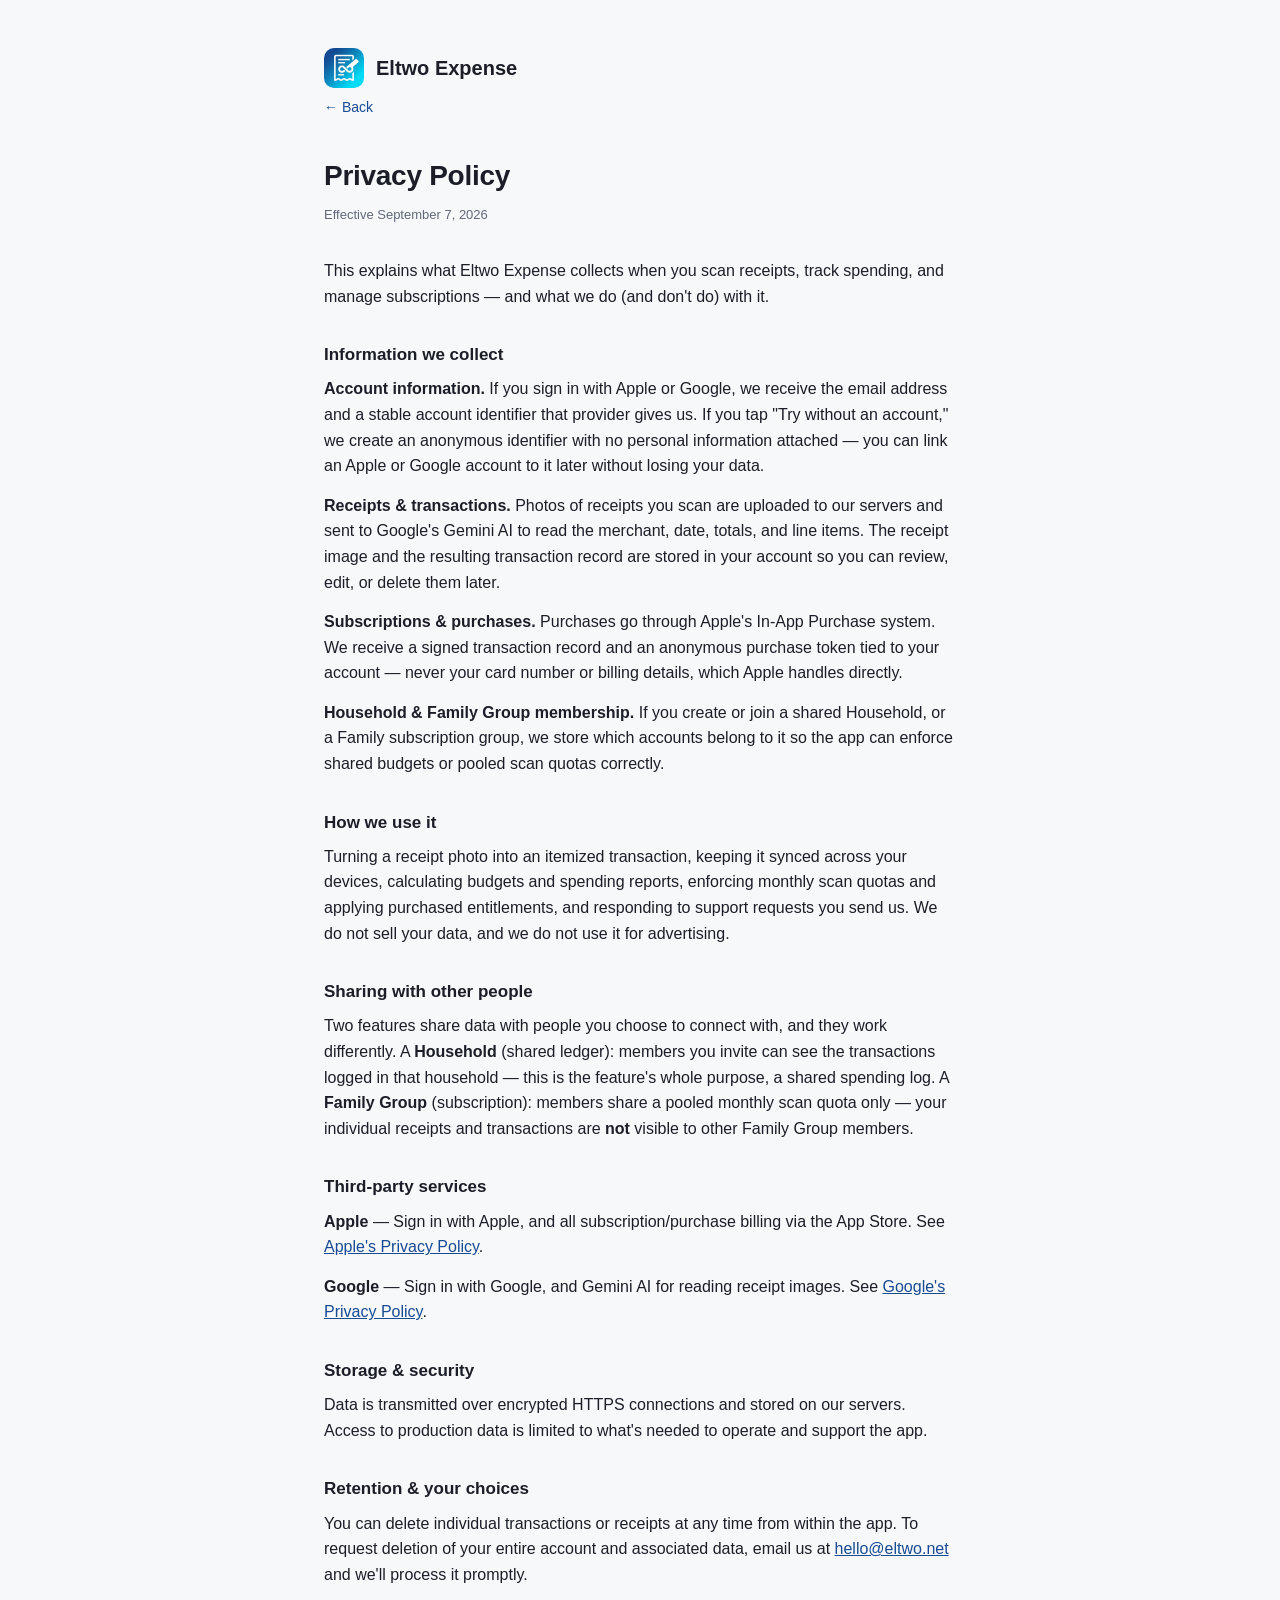
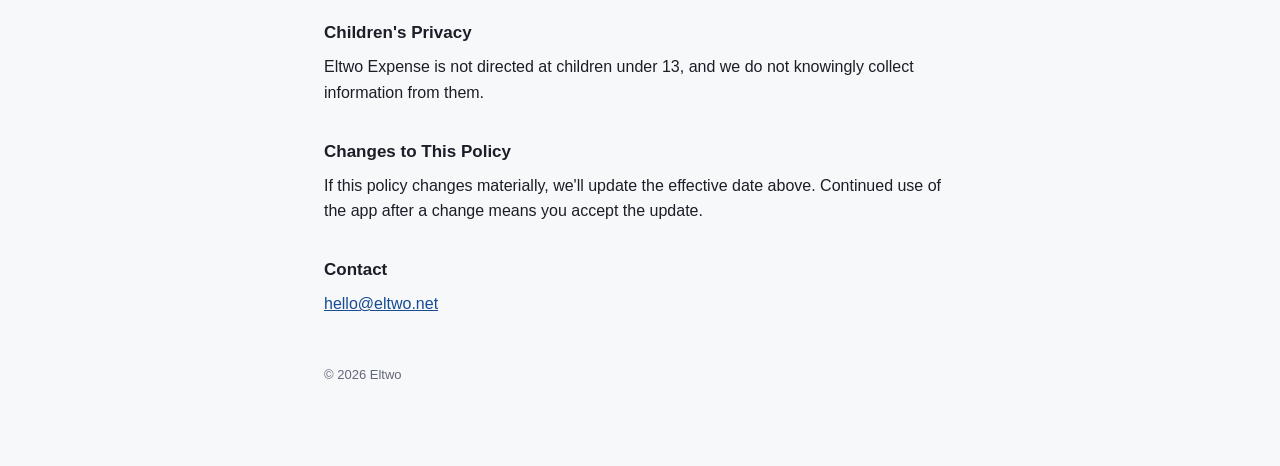
==== privacy-policy.html @ 14c394a4 "Add support and privacy policy pages for Eltwo Expense" ====
<!DOCTYPE html>
<html lang="en">
<head>
<meta charset="UTF-8">
<meta name="viewport" content="width=device-width, initial-scale=1">
<title>Privacy Policy — Eltwo Expense</title>
<link rel="stylesheet" href="style.css">
</head>
<body>
<div class="wrap">
  <header class="page">
    <img src="app-icon.png" alt="Eltwo Expense icon">
    <div class="name">Eltwo Expense</div>
  </header>
  <nav class="crumbs"><a href="index.html">&larr; Back</a></nav>

  <h1>Privacy Policy</h1>
  <div class="updated">Effective September 7, 2026</div>

  <p>
    This explains what Eltwo Expense collects when you scan receipts,
    track spending, and manage subscriptions — and what we do (and don't
    do) with it.
  </p>

  <h2>Information we collect</h2>
  <p>
    <strong>Account information.</strong> If you sign in with Apple or
    Google, we receive the email address and a stable account identifier
    that provider gives us. If you tap "Try without an account," we create
    an anonymous identifier with no personal information attached — you
    can link an Apple or Google account to it later without losing your
    data.
  </p>
  <p>
    <strong>Receipts &amp; transactions.</strong> Photos of receipts you
    scan are uploaded to our servers and sent to Google's Gemini AI to
    read the merchant, date, totals, and line items. The receipt image
    and the resulting transaction record are stored in your account so
    you can review, edit, or delete them later.
  </p>
  <p>
    <strong>Subscriptions &amp; purchases.</strong> Purchases go through
    Apple's In-App Purchase system. We receive a signed transaction record
    and an anonymous purchase token tied to your account — never your card
    number or billing details, which Apple handles directly.
  </p>
  <p>
    <strong>Household &amp; Family Group membership.</strong> If you
    create or join a shared Household, or a Family subscription group, we
    store which accounts belong to it so the app can enforce shared
    budgets or pooled scan quotas correctly.
  </p>

  <h2>How we use it</h2>
  <p>
    Turning a receipt photo into an itemized transaction, keeping it
    synced across your devices, calculating budgets and spending reports,
    enforcing monthly scan quotas and applying purchased entitlements,
    and responding to support requests you send us. We do not sell your
    data, and we do not use it for advertising.
  </p>

  <h2>Sharing with other people</h2>
  <p>
    Two features share data with people you choose to connect with, and
    they work differently. A <strong>Household</strong> (shared ledger):
    members you invite can see the transactions logged in that household
    — this is the feature's whole purpose, a shared spending log. A
    <strong>Family Group</strong> (subscription): members share a pooled
    monthly scan quota only — your individual receipts and transactions
    are <strong>not</strong> visible to other Family Group members.
  </p>

  <h2>Third-party services</h2>
  <p>
    <strong>Apple</strong> — Sign in with Apple, and all
    subscription/purchase billing via the App Store. See
    <a href="https://www.apple.com/legal/privacy/">Apple's Privacy Policy</a>.
  </p>
  <p>
    <strong>Google</strong> — Sign in with Google, and Gemini AI for
    reading receipt images. See
    <a href="https://policies.google.com/privacy">Google's Privacy Policy</a>.
  </p>

  <h2>Storage &amp; security</h2>
  <p>
    Data is transmitted over encrypted HTTPS connections and stored on
    our servers. Access to production data is limited to what's needed
    to operate and support the app.
  </p>

  <h2>Retention &amp; your choices</h2>
  <p>
    You can delete individual transactions or receipts at any time from
    within the app. To request deletion of your entire account and
    associated data, email us at
    <a href="mailto:hello@eltwo.net">hello@eltwo.net</a> and we'll process
    it promptly.
  </p>

  <h2>Children's Privacy</h2>
  <p>
    Eltwo Expense is not directed at children under 13, and we do not
    knowingly collect information from them.
  </p>

  <h2>Changes to This Policy</h2>
  <p>
    If this policy changes materially, we'll update the effective date
    above. Continued use of the app after a change means you accept the
    update.
  </p>

  <h2>Contact</h2>
  <p><a href="mailto:hello@eltwo.net">hello@eltwo.net</a></p>

  <footer>&copy; 2026 Eltwo</footer>
</div>
</body>
</html>
---- style.css ----
:root {
  color-scheme: light dark;
  --bg: #F7F8FA;
  --surface: #FFFFFF;
  --border: #E3E5EA;
  --text: #1B1E27;
  --text-muted: #62687A;
  --accent: #174B94;
}

@media (prefers-color-scheme: dark) {
  :root {
    --bg: #0F1115;
    --surface: #181B21;
    --border: #2A2E38;
    --text: #EDEEF2;
    --text-muted: #9299AB;
    --accent: #6BB6FF;
  }
}

* { box-sizing: border-box; }

body {
  margin: 0;
  background: var(--bg);
  color: var(--text);
  font-family: -apple-system, BlinkMacSystemFont, "Segoe UI", Roboto, sans-serif;
  line-height: 1.6;
}

.wrap {
  max-width: 680px;
  margin: 0 auto;
  padding: 48px 24px 80px;
}

header.page {
  display: flex;
  align-items: center;
  gap: 12px;
  margin-bottom: 8px;
}

header.page img {
  width: 40px;
  height: 40px;
  border-radius: 10px;
}

header.page .name {
  font-size: 20px;
  font-weight: 700;
}

nav.crumbs {
  font-size: 14px;
  color: var(--text-muted);
  margin: 4px 0 36px;
}

nav.crumbs a {
  color: var(--accent);
  text-decoration: none;
}

nav.crumbs a:hover { text-decoration: underline; }

h1 {
  font-size: 28px;
  font-weight: 800;
  letter-spacing: -0.01em;
  margin: 0 0 6px;
}

.updated {
  font-size: 13px;
  color: var(--text-muted);
  margin-bottom: 32px;
}

h2 {
  font-size: 17px;
  font-weight: 700;
  margin: 32px 0 8px;
}

p {
  margin: 0 0 14px;
  color: var(--text);
}

a { color: var(--accent); }

.card {
  background: var(--surface);
  border: 1px solid var(--border);
  border-radius: 14px;
  padding: 20px 22px;
  margin: 20px 0;
}

.card a {
  font-weight: 600;
  text-decoration: none;
}
.card a:hover { text-decoration: underline; }

.card .desc {
  font-size: 14px;
  color: var(--text-muted);
  margin-top: 4px;
}

footer {
  margin-top: 48px;
  font-size: 13px;
  color: var(--text-muted);
}
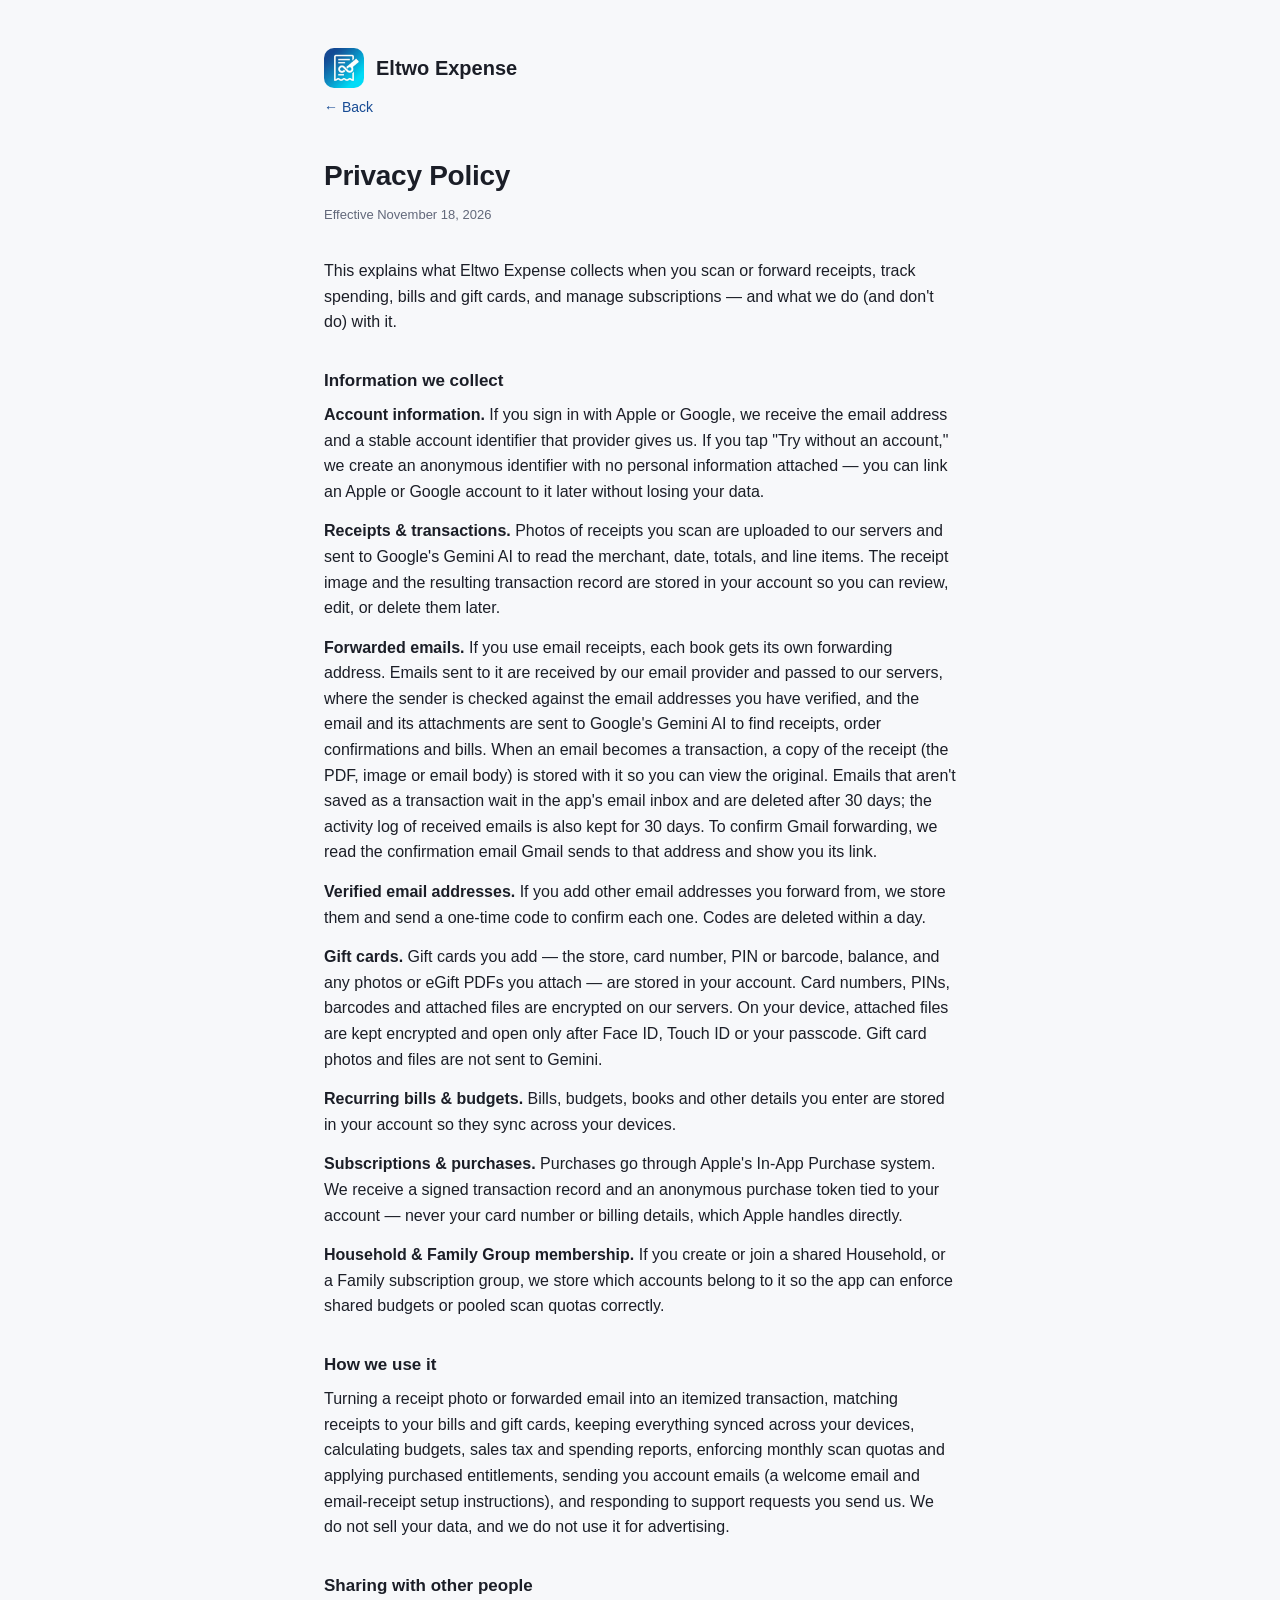
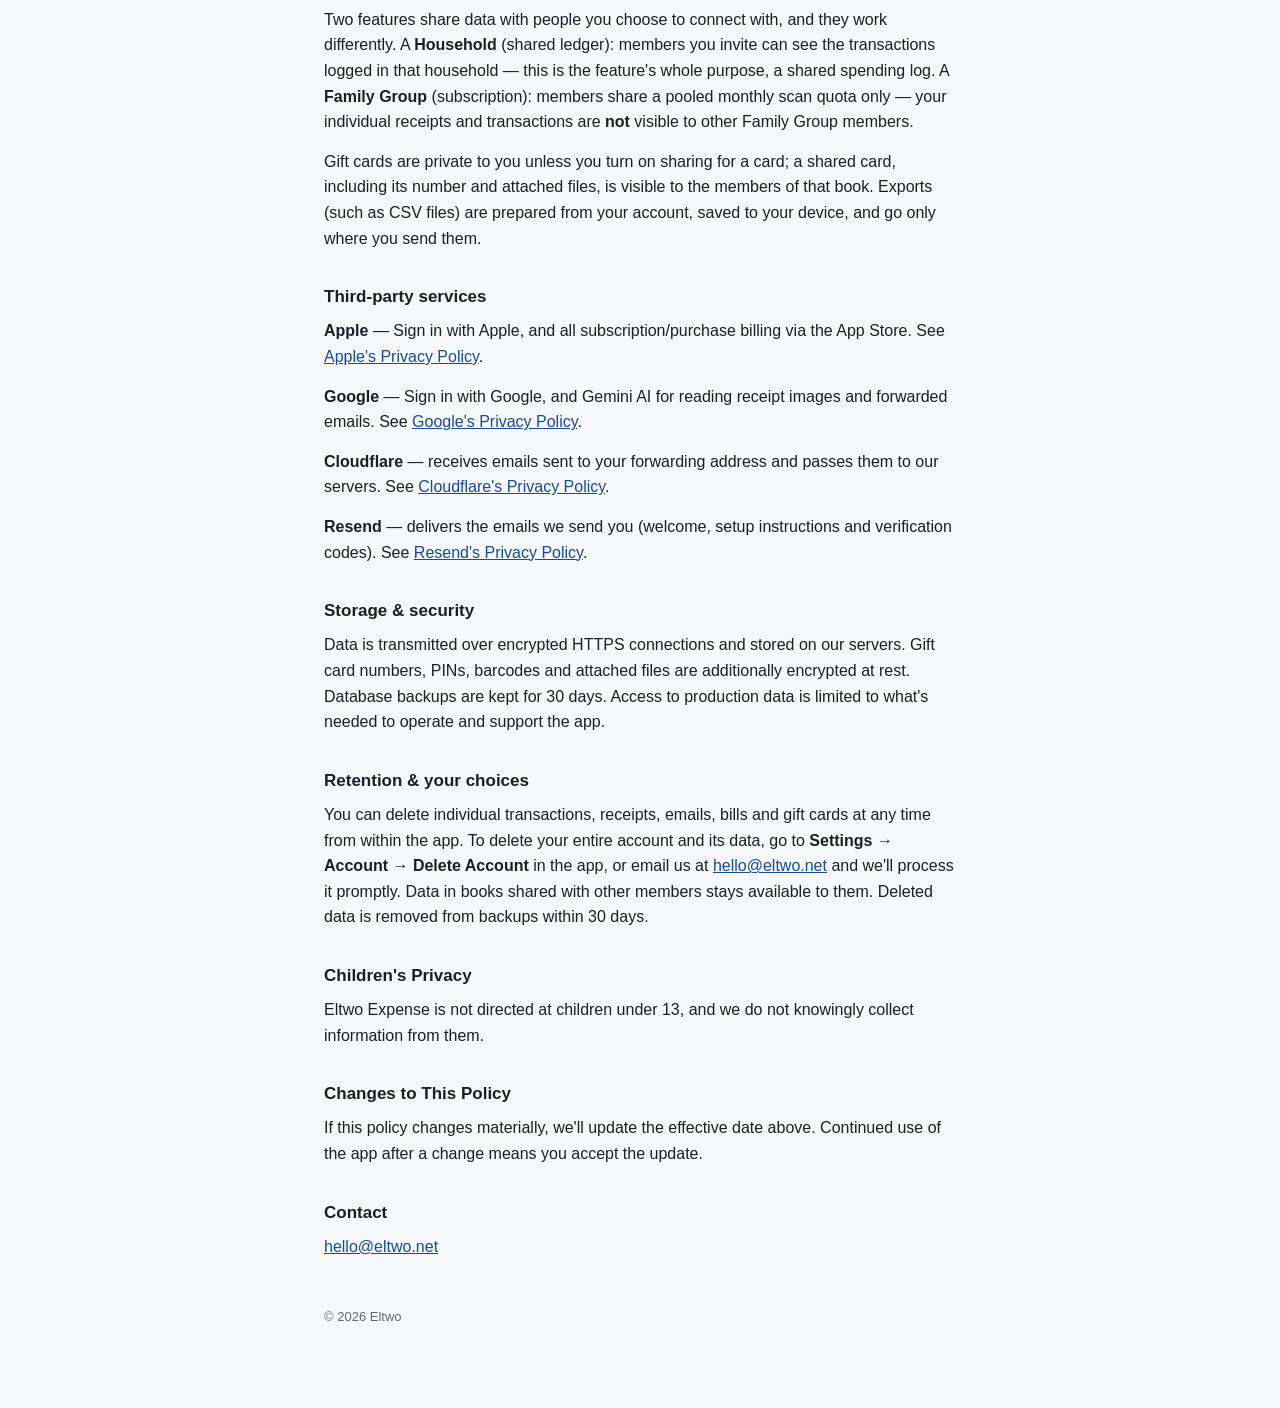
==== commit e2f9d04a: "Update privacy policy for 1.3.0: email receipts, gift cards, in-app account deletion Co-Authored-By:" ====
--- a/privacy-policy.html
+++ b/privacy-policy.html
@@ -15,12 +15,12 @@
   <nav class="crumbs"><a href="index.html">&larr; Back</a></nav>
 
   <h1>Privacy Policy</h1>
-  <div class="updated">Effective September 7, 2026</div>
+  <div class="updated">Effective November 18, 2026</div>
 
   <p>
-    This explains what Eltwo Expense collects when you scan receipts,
-    track spending, and manage subscriptions — and what we do (and don't
-    do) with it.
+    This explains what Eltwo Expense collects when you scan or forward
+    receipts, track spending, bills and gift cards, and manage
+    subscriptions — and what we do (and don't do) with it.
   </p>
 
   <h2>Information we collect</h2>
@@ -40,6 +40,38 @@
     you can review, edit, or delete them later.
   </p>
   <p>
+    <strong>Forwarded emails.</strong> If you use email receipts, each
+    book gets its own forwarding address. Emails sent to it are received
+    by our email provider and passed to our servers, where the sender is
+    checked against the email addresses you have verified, and the email
+    and its attachments are sent to Google's Gemini AI to find receipts,
+    order confirmations and bills. When an email becomes a transaction,
+    a copy of the receipt (the PDF, image or email body) is stored with
+    it so you can view the original. Emails that aren't saved as a
+    transaction wait in the app's email inbox and are deleted after 30
+    days; the activity log of received emails is also kept for 30 days.
+    To confirm Gmail forwarding, we read the confirmation email Gmail
+    sends to that address and show you its link.
+  </p>
+  <p>
+    <strong>Verified email addresses.</strong> If you add other email
+    addresses you forward from, we store them and send a one-time code
+    to confirm each one. Codes are deleted within a day.
+  </p>
+  <p>
+    <strong>Gift cards.</strong> Gift cards you add — the store, card
+    number, PIN or barcode, balance, and any photos or eGift PDFs you
+    attach — are stored in your account. Card numbers, PINs, barcodes and
+    attached files are encrypted on our servers. On your device, attached
+    files are kept encrypted and open only after Face ID, Touch ID or your
+    passcode. Gift card photos and files are not sent to Gemini.
+  </p>
+  <p>
+    <strong>Recurring bills &amp; budgets.</strong> Bills, budgets, books
+    and other details you enter are stored in your account so they sync
+    across your devices.
+  </p>
+  <p>
     <strong>Subscriptions &amp; purchases.</strong> Purchases go through
     Apple's In-App Purchase system. We receive a signed transaction record
     and an anonymous purchase token tied to your account — never your card
@@ -54,10 +86,13 @@
 
   <h2>How we use it</h2>
   <p>
-    Turning a receipt photo into an itemized transaction, keeping it
-    synced across your devices, calculating budgets and spending reports,
-    enforcing monthly scan quotas and applying purchased entitlements,
-    and responding to support requests you send us. We do not sell your
+    Turning a receipt photo or forwarded email into an itemized
+    transaction, matching receipts to your bills and gift cards, keeping
+    everything synced across your devices, calculating budgets, sales tax
+    and spending reports, enforcing monthly scan quotas and applying
+    purchased entitlements, sending you account emails (a welcome email
+    and email-receipt setup instructions), and responding to support
+    requests you send us. We do not sell your
     data, and we do not use it for advertising.
   </p>
 
@@ -71,6 +106,13 @@
     monthly scan quota only — your individual receipts and transactions
     are <strong>not</strong> visible to other Family Group members.
   </p>
+  <p>
+    Gift cards are private to you unless you turn on sharing for a card;
+    a shared card, including its number and attached files, is visible to
+    the members of that book. Exports (such as CSV files) are prepared
+    from your account, saved to your device, and go only where you send
+    them.
+  </p>
 
   <h2>Third-party services</h2>
   <p>
@@ -80,24 +122,38 @@
   </p>
   <p>
     <strong>Google</strong> — Sign in with Google, and Gemini AI for
-    reading receipt images. See
+    reading receipt images and forwarded emails. See
     <a href="https://policies.google.com/privacy">Google's Privacy Policy</a>.
+  </p>
+  <p>
+    <strong>Cloudflare</strong> — receives emails sent to your forwarding
+    address and passes them to our servers. See
+    <a href="https://www.cloudflare.com/privacypolicy/">Cloudflare's Privacy Policy</a>.
+  </p>
+  <p>
+    <strong>Resend</strong> — delivers the emails we send you (welcome,
+    setup instructions and verification codes). See
+    <a href="https://resend.com/legal/privacy-policy">Resend's Privacy Policy</a>.
   </p>
 
   <h2>Storage &amp; security</h2>
   <p>
     Data is transmitted over encrypted HTTPS connections and stored on
-    our servers. Access to production data is limited to what's needed
-    to operate and support the app.
+    our servers. Gift card numbers, PINs, barcodes and attached files are
+    additionally encrypted at rest. Database backups are kept for 30 days.
+    Access to production data is limited to what's needed to operate and
+    support the app.
   </p>
 
   <h2>Retention &amp; your choices</h2>
   <p>
-    You can delete individual transactions or receipts at any time from
-    within the app. To request deletion of your entire account and
-    associated data, email us at
+    You can delete individual transactions, receipts, emails, bills and
+    gift cards at any time from within the app. To delete your entire
+    account and its data, go to <strong>Settings → Account → Delete
+    Account</strong> in the app, or email us at
     <a href="mailto:hello@eltwo.net">hello@eltwo.net</a> and we'll process
-    it promptly.
+    it promptly. Data in books shared with other members stays available
+    to them. Deleted data is removed from backups within 30 days.
   </p>
 
   <h2>Children's Privacy</h2>
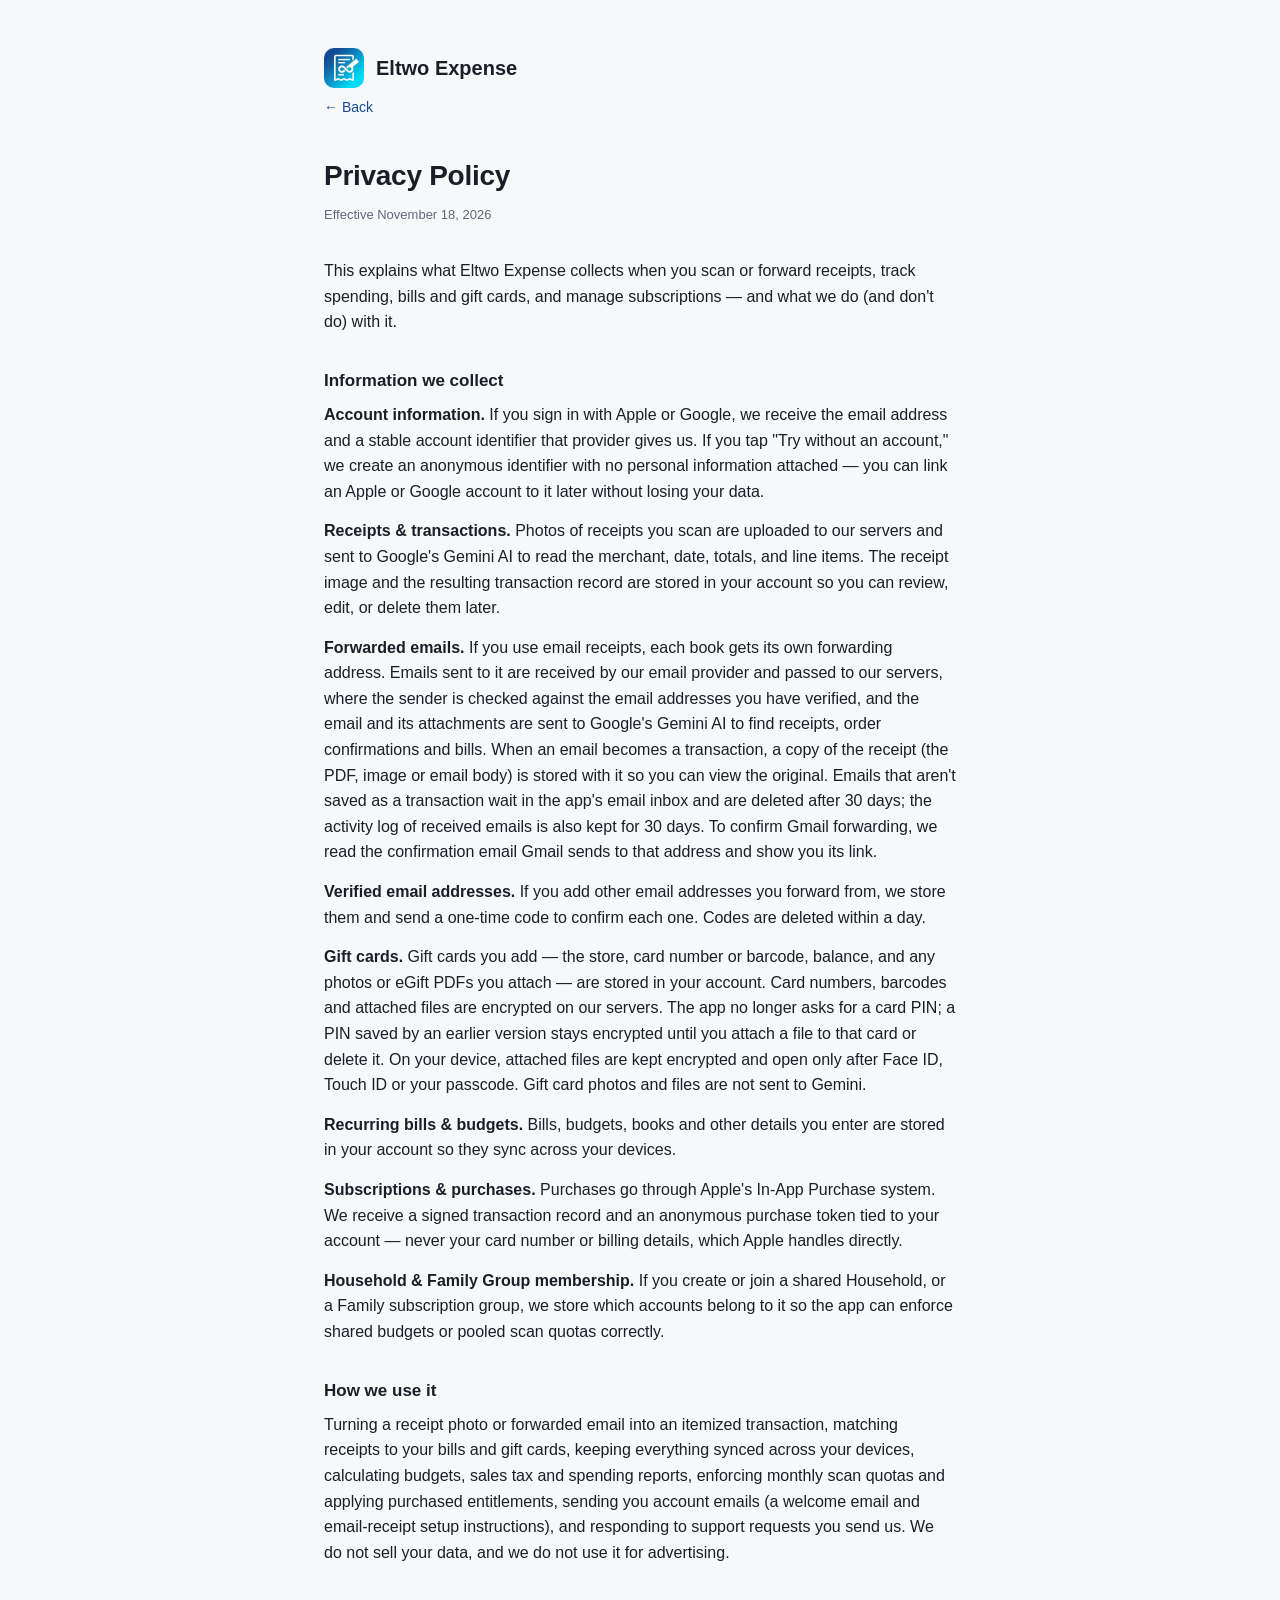
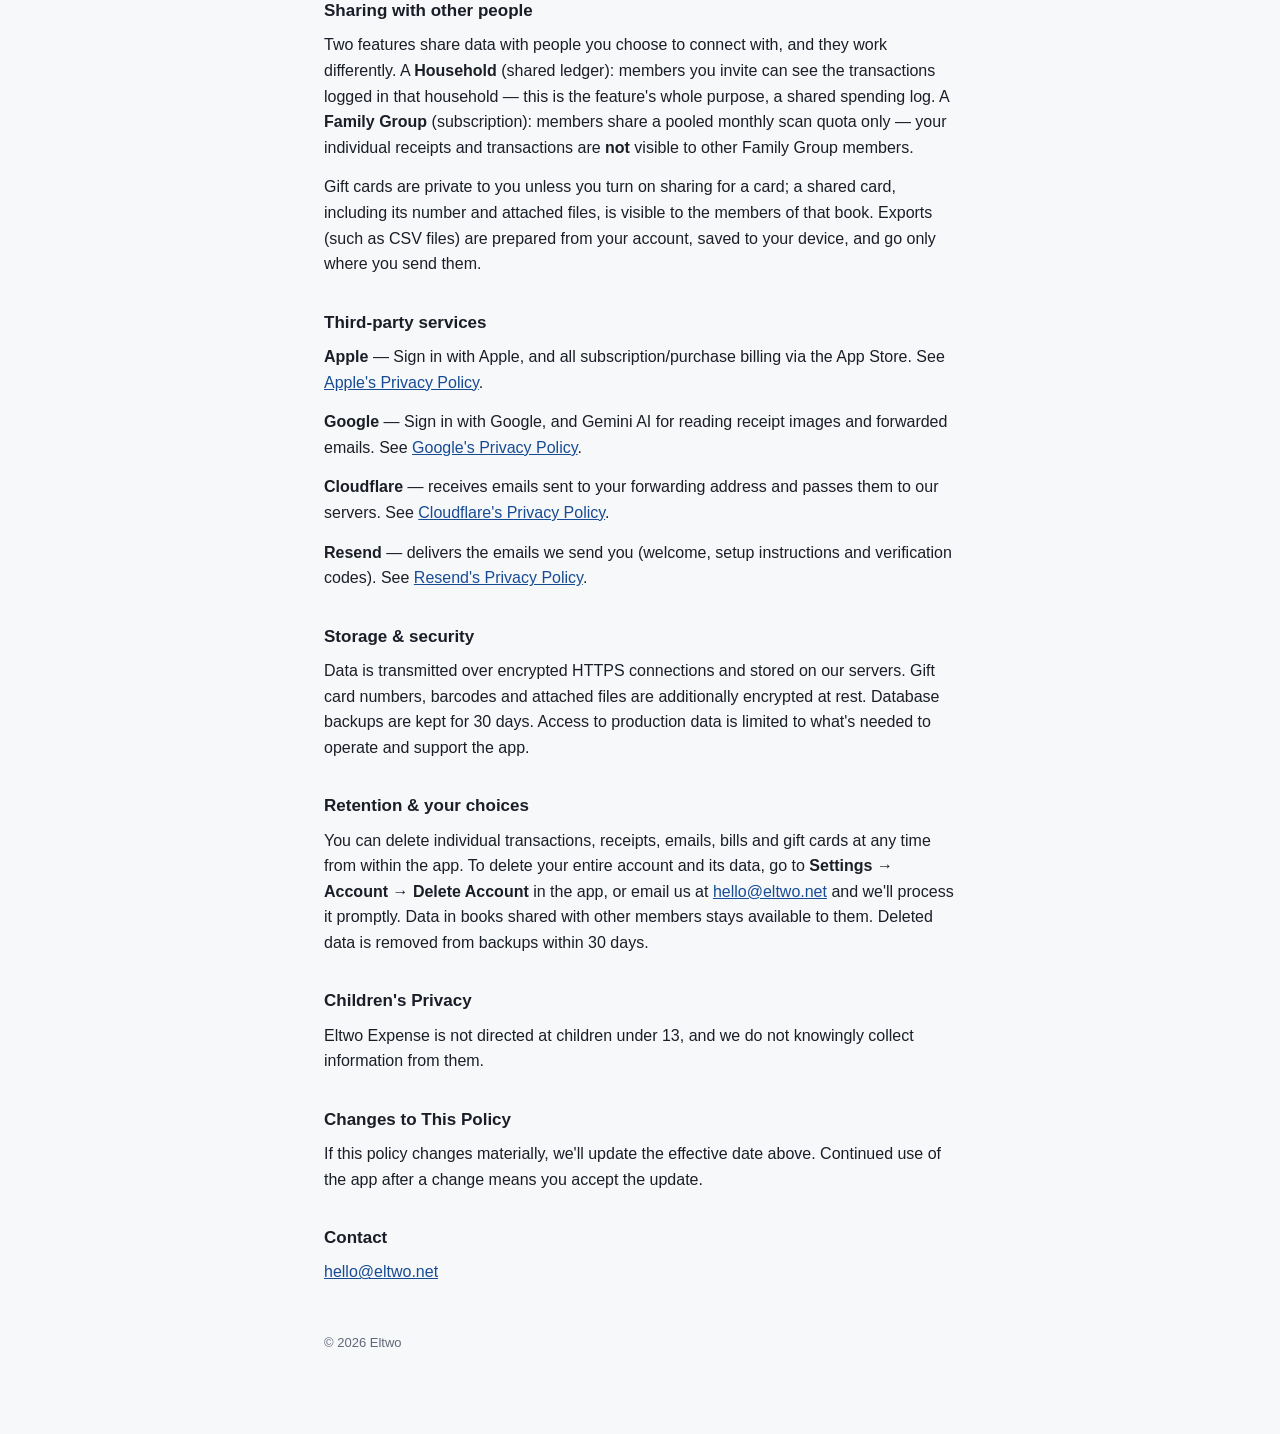
==== commit e81c42fa: "Privacy policy: gift card PINs are no longer collected Co-Authored-By: Claude Opus 5.5 <noreply@anth" ====
--- a/privacy-policy.html
+++ b/privacy-policy.html
@@ -60,9 +60,11 @@
   </p>
   <p>
     <strong>Gift cards.</strong> Gift cards you add — the store, card
-    number, PIN or barcode, balance, and any photos or eGift PDFs you
-    attach — are stored in your account. Card numbers, PINs, barcodes and
-    attached files are encrypted on our servers. On your device, attached
+    number or barcode, balance, and any photos or eGift PDFs you
+    attach — are stored in your account. Card numbers, barcodes and
+    attached files are encrypted on our servers. The app no longer asks
+    for a card PIN; a PIN saved by an earlier version stays encrypted
+    until you attach a file to that card or delete it. On your device, attached
     files are kept encrypted and open only after Face ID, Touch ID or your
     passcode. Gift card photos and files are not sent to Gemini.
   </p>
@@ -139,7 +141,7 @@
   <h2>Storage &amp; security</h2>
   <p>
     Data is transmitted over encrypted HTTPS connections and stored on
-    our servers. Gift card numbers, PINs, barcodes and attached files are
+    our servers. Gift card numbers, barcodes and attached files are
     additionally encrypted at rest. Database backups are kept for 30 days.
     Access to production data is limited to what's needed to operate and
     support the app.
